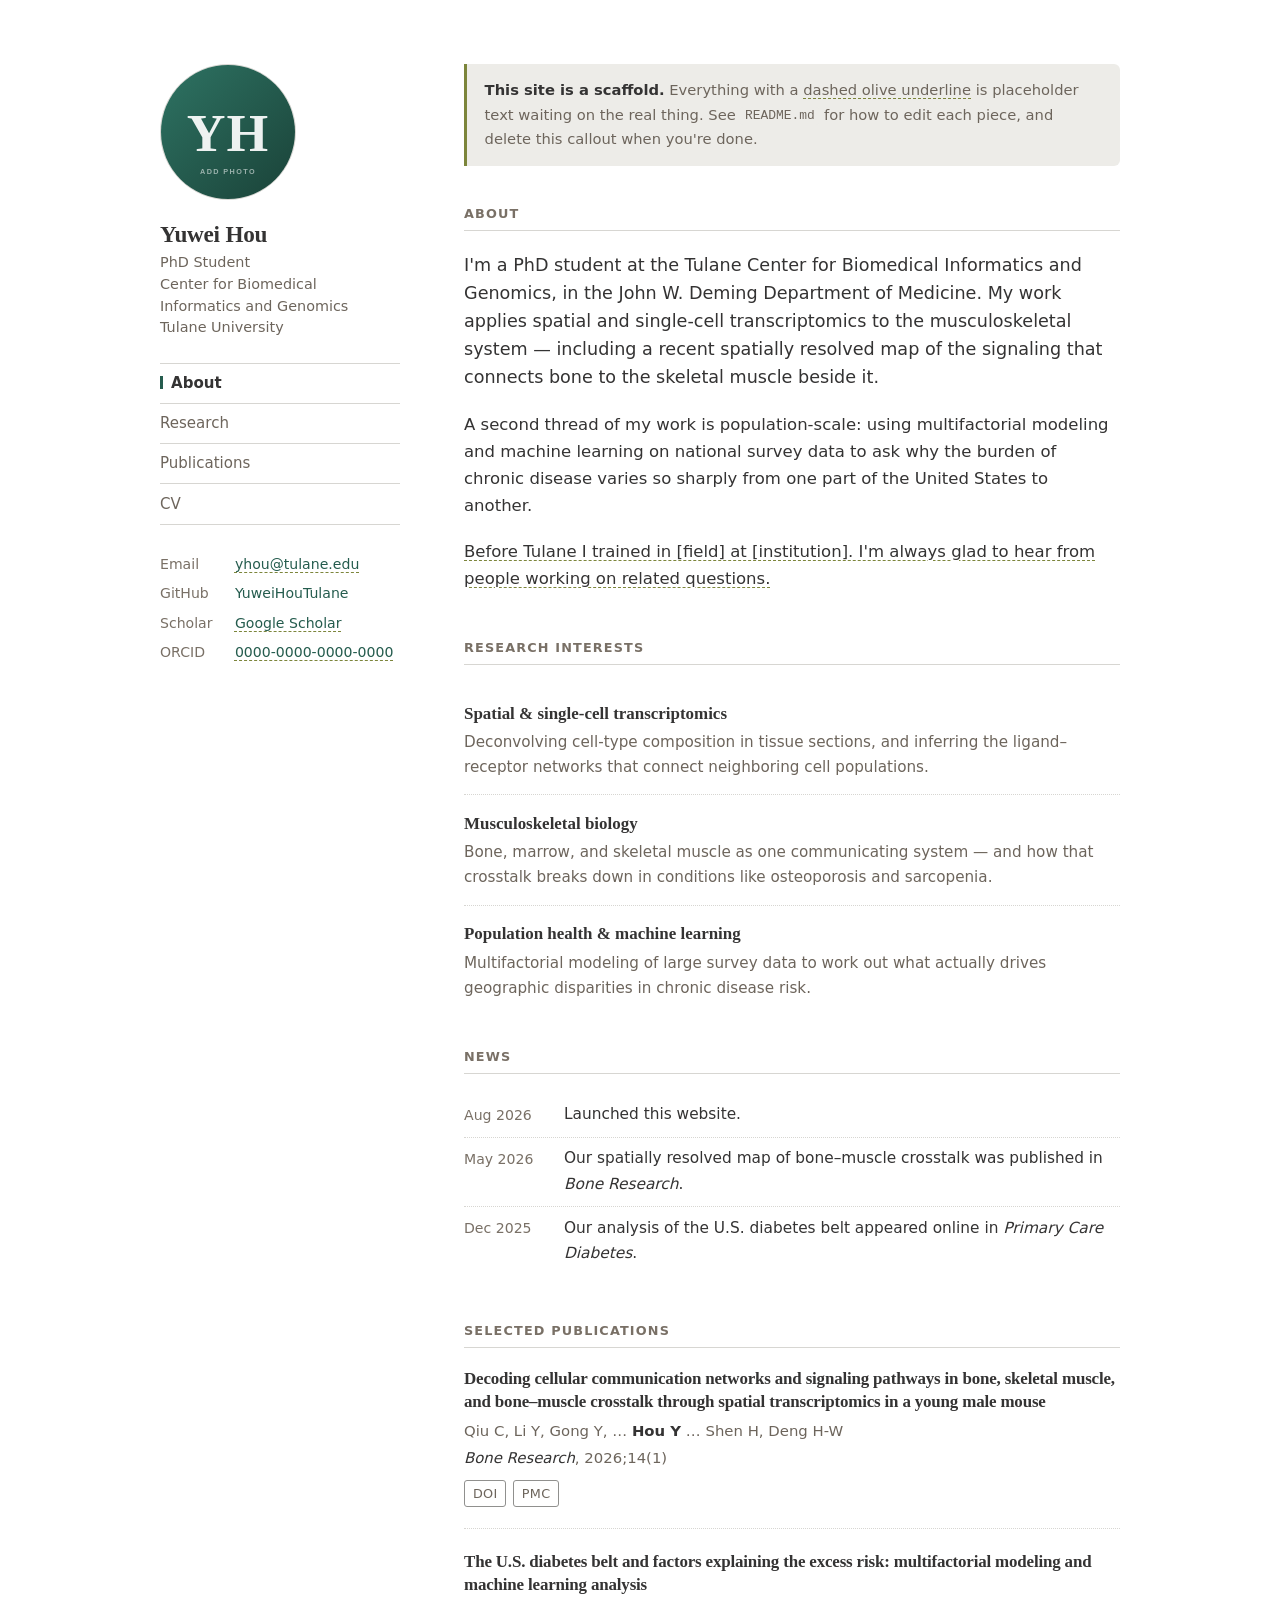
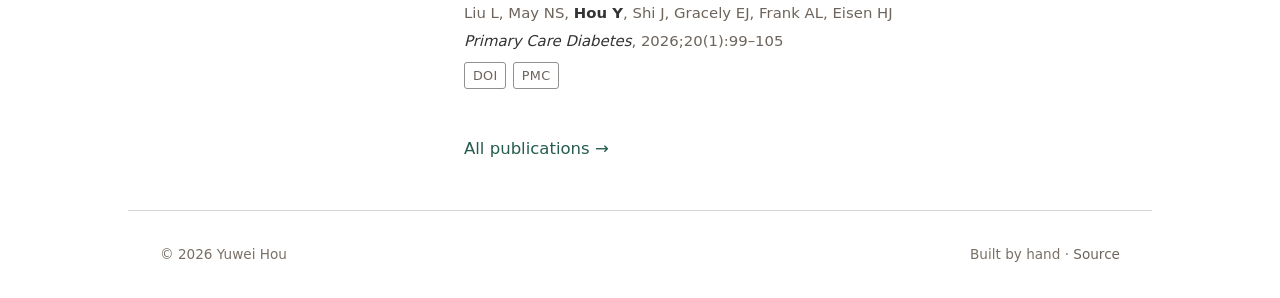
==== index.html @ 8a5cee84 "Write About section, research interests and news; hide empty sections Replace the scaffold's invente" ====
<!DOCTYPE html>
<html lang="en">
<head>
<meta charset="utf-8">
<meta name="viewport" content="width=device-width, initial-scale=1">
<title>Yuwei Hou</title>
<meta name="description" content="Yuwei Hou — biomedical informatics researcher at Tulane University. Research, publications, and CV.">
<meta name="author" content="Yuwei Hou">

<!-- Link previews (Twitter/X, Slack, LinkedIn, iMessage) -->
<meta property="og:type" content="profile">
<meta property="og:title" content="Yuwei Hou">
<meta property="og:description" content="Biomedical informatics researcher at Tulane University.">
<meta property="og:url" content="https://yuweihoutulane.github.io/">
<meta property="og:image" content="https://yuweihoutulane.github.io/assets/img/profile.svg">
<meta name="twitter:card" content="summary">

<link rel="canonical" href="https://yuweihoutulane.github.io/">
<link rel="icon" href="assets/img/profile.svg">
<link rel="stylesheet" href="assets/css/main.css">
</head>
<body>
<a class="skip-link" href="#main">Skip to content</a>

<div class="layout">

  <!-- ====================================================================
       SIDEBAR — this block is repeated on every page. If you change it
       here, change it in publications.html, research.html, cv.html and
       404.html too. Only the aria-current="page" attribute differs.
       ==================================================================== -->
  <header class="sidebar">
    <img class="sidebar__photo" src="assets/img/profile.svg" alt="Yuwei Hou" width="136" height="136">

    <h1 class="sidebar__name"><a href="index.html">Yuwei Hou</a></h1>
    <p class="sidebar__role">
      <span>PhD Student</span>
      <span>Center for Biomedical Informatics and Genomics</span>
      <span>Tulane University</span>
    </p>

    <nav aria-label="Main">
      <ul class="nav">
        <li><a href="index.html" aria-current="page">About</a></li>
        <li><a href="research.html">Research</a></li>
        <li><a href="publications.html">Publications</a></li>
        <li><a href="cv.html">CV</a></li>
      </ul>
    </nav>

    <ul class="links">
      <li><span class="links__label">Email</span> <a href="mailto:yhou@tulane.edu" class="ph" title="Placeholder — replace with your real address">yhou@tulane.edu</a></li>
      <li><span class="links__label">GitHub</span> <a href="https://github.com/YuweiHouTulane">YuweiHouTulane</a></li>
      <li><span class="links__label">Scholar</span> <a href="#" class="ph" title="Placeholder — paste your Google Scholar profile URL">Google Scholar</a></li>
      <li><span class="links__label">ORCID</span> <a href="#" class="ph" title="Placeholder — paste your ORCID iD URL">0000-0000-0000-0000</a></li>
    </ul>
  </header>

  <!-- ==================================================================== -->
  <main class="content" id="main">

    <div class="callout">
      <strong>This site is a scaffold.</strong> Everything with a
      <span class="ph">dashed olive underline</span> is placeholder text
      waiting on the real thing. See <code>README.md</code> for how to edit
      each piece, and delete this callout when you're done.
    </div>

    <section class="section">
      <h2 class="section__title">About</h2>
      <p class="lead">
        I'm a PhD student at the Tulane Center for Biomedical Informatics and
        Genomics, in the John W. Deming Department of Medicine. My work applies
        spatial and single-cell transcriptomics to the musculoskeletal system
        &mdash; including a recent spatially resolved map of the signaling that
        connects bone to the skeletal muscle beside it.
      </p>
      <p>
        A second thread of my work is population-scale: using multifactorial
        modeling and machine learning on national survey data to ask why the
        burden of chronic disease varies so sharply from one part of the United
        States to another.
      </p>
      <p>
        <span class="ph" title="Placeholder — add your training background before Tulane, and what you'd like to hear about">Before
        Tulane I trained in [field] at [institution]. I'm always glad to hear
        from people working on related questions.</span>
      </p>
    </section>

    <section class="section">
      <h2 class="section__title">Research interests</h2>
      <ul class="interests">
        <li>
          <strong>Spatial &amp; single-cell transcriptomics</strong>
          <span>Deconvolving cell-type composition in tissue sections, and
          inferring the ligand&ndash;receptor networks that connect neighboring
          cell populations.</span>
        </li>
        <li>
          <strong>Musculoskeletal biology</strong>
          <span>Bone, marrow, and skeletal muscle as one communicating system
          &mdash; and how that crosstalk breaks down in conditions like
          osteoporosis and sarcopenia.</span>
        </li>
        <li>
          <strong>Population health &amp; machine learning</strong>
          <span>Multifactorial modeling of large survey data to work out what
          actually drives geographic disparities in chronic disease risk.</span>
        </li>
      </ul>
    </section>

    <section class="section">
      <h2 class="section__title">News</h2>
      <!-- Newest first. Add a new <li> at the top; drop old ones off the bottom. -->
      <ul class="news">
        <li>
          <time datetime="2026-08">Aug 2026</time>
          <span>Launched this website.</span>
        </li>
        <li>
          <time datetime="2026-05">May 2026</time>
          <span>Our spatially resolved map of bone&ndash;muscle crosstalk was
          published in <em>Bone Research</em>.</span>
        </li>
        <li>
          <time datetime="2025-12">Dec 2025</time>
          <span>Our analysis of the U.S. diabetes belt appeared online in
          <em>Primary Care Diabetes</em>.</span>
        </li>
      </ul>
    </section>

    <section class="section">
      <h2 class="section__title">Selected publications</h2>
      <ul class="pubs">
        <li class="pub">
          <h3 class="pub__title">
            Decoding cellular communication networks and signaling pathways in
            bone, skeletal muscle, and bone&ndash;muscle crosstalk through
            spatial transcriptomics in a young male mouse
          </h3>
          <p class="pub__authors">
            Qiu C, Li Y, Gong Y, &hellip; <span class="me">Hou Y</span> &hellip;
            Shen H, Deng H-W
          </p>
          <p class="pub__venue">
            <em>Bone Research</em>, 2026;14(1)
          </p>
          <p class="pub__links">
            <a href="https://doi.org/10.1038/s41413-026-00520-w">DOI</a>
            <a href="https://pmc.ncbi.nlm.nih.gov/articles/PMC13187134/">PMC</a>
          </p>
        </li>
        <li class="pub">
          <h3 class="pub__title">
            The U.S. diabetes belt and factors explaining the excess risk:
            multifactorial modeling and machine learning analysis
          </h3>
          <p class="pub__authors">
            Liu L, May NS, <span class="me">Hou Y</span>, Shi J, Gracely EJ,
            Frank AL, Eisen HJ
          </p>
          <p class="pub__venue">
            <em>Primary Care Diabetes</em>, 2026;20(1):99&ndash;105
          </p>
          <p class="pub__links">
            <a href="https://doi.org/10.1016/j.pcd.2025.12.001">DOI</a>
            <a href="https://pmc.ncbi.nlm.nih.gov/articles/PMC13410521/">PMC</a>
          </p>
        </li>
      </ul>
      <p style="margin-top:1.5rem"><a href="publications.html">All publications &rarr;</a></p>
    </section>

  </main>
</div>

<footer class="footer">
  <span>&copy; 2026 Yuwei Hou</span>
  <span>Built by hand &middot; <a href="https://github.com/YuweiHouTulane/YuweiHouTulane.github.io">Source</a></span>
</footer>

</body>
</html>
---- assets/css/main.css ----
/* ==========================================================================
   Yuwei Hou — personal academic site
   Single stylesheet, no dependencies, no build step.

   Structure:
     1. Tokens (colors, type, spacing)
     2. Reset & base
     3. Layout (sidebar + content)
     4. Sidebar
     5. Content blocks (sections, news, publications, CV)
     6. Placeholders
     7. Footer
     8. Responsive
   ========================================================================== */

/* 1. Tokens ------------------------------------------------------------- */

/* Colors follow the Tulane University Brand Guide (August 2024).
   Brand colors are used at their published values; anything derived is
   noted, and every text pairing below meets WCAG AA (4.5:1 for body text,
   3:1 for borders and the placeholder marker).

     Tulane Green  PMS 626        #255C4E
     Tulane White  PMS 7541       #FFFFFF
     Tulane Blue   PMS 297        #6FC5E8
     Lichen  #E7F2E0   Moss     #9BA64A   Streetcar #688C3E
     Midnight #001B3F  Bayou    #138094   Street Tile #B9D7E8
     Magnolia #F0EBDB  Moon     #EDECE8   Coffee #797066
     Basin   #343333                                          */

:root {
  /* Light theme — the brand's green-and-white core */
  --bg: #ffffff;              /* Tulane White */
  --bg-subtle: #edece8;       /* Moon */
  --text: #343333;            /* Basin */
  --text-muted: #6d655c;      /* Coffee, darkened 10% to clear AA on Moon */
  --text-faint: #797066;      /* Coffee */
  --border: #d7d6d2;          /* Moon toward Basin */
  --border-strong: #90908e;   /* Moon toward Basin, 3:1 for chip outlines */
  --accent: #255c4e;          /* Tulane Green */
  --accent-hover: #16372e;    /* Tulane Green, darkened */
  --accent-soft: #e7f2e0;     /* Lichen */
  --on-accent: #ffffff;       /* text sitting on --accent */
  --highlight: #7c853b;       /* Moss, darkened 20% — placeholder marker */

  /* Type — Tulane Brand Guide (August 2024), in the priority it specifies:
     print fonts first, then the desktop substitutes, then the web-safe
     ones.

       Print    Adobe Caslon Pro (serif) · Freight Sans Pro (sans)
       Desktop  Baskerville · Source Code Variable
       Web safe Georgia · Verdana

     Adobe Caslon Pro and Freight Sans Pro are licensed fonts. They are
     named first so anyone who has them installed — the guide offers them
     to Tulane email holders — sees the real thing, but they are NOT
     self-hosted here: redistributing them from a public site is not
     permitted by their licence. Everyone else falls through to the
     brand's own designated substitutes, which is exactly how the guide
     intends the tiers to work.

     Consequence worth knowing: most visitors will see Georgia headings
     and Verdana body text. Both are wider than the previous stack.

     Source Code Variable is monospace, so it sits in --font-mono rather
     than in the body stack where it would be wrong for running text. */
  --font-sans: "Freight Sans Pro", "FreightSans Pro", FreightSansPro,
    Verdana, Geneva, "DejaVu Sans", sans-serif;
  --font-serif: "Adobe Caslon Pro", ACaslonPro, Baskerville,
    "Baskerville Old Face", Georgia, serif;
  --font-mono: "Source Code Variable", "Source Code Pro", ui-monospace,
    SFMono-Regular, Menlo, Consolas, "Liberation Mono", monospace;

  /* Spacing / metrics */
  --sidebar-w: 15rem;
  --content-max: 42rem;
  --gap: 4rem;
  --radius: 6px;
}

/* Dark theme — black page, with the brand palette carried in the text,
   accent and surfaces rather than the background. Tulane Green stays the
   identity color in both modes; it's relit in HSL (hue and saturation
   preserved) instead of tinted with white, which would grey it out. */
@media (prefers-color-scheme: dark) {
  :root {
    --bg: #000000;
    --bg-subtle: #171717;     /* Basin, darkened — a slight lift for cards */
    --text: #edece8;          /* Moon */
    --text-muted: #9c958d;    /* Coffee, lightened toward Moon */
    --text-faint: #837c74;    /* Coffee, lightened slightly */
    --border: #2a2a2a;
    --border-strong: #6b6b6b; /* 3:1 on black for chip outlines */
    --accent: #49b69a;        /* Tulane Green at L=50% */
    --accent-hover: #66c2aa;  /* Tulane Green at L=58% */
    --accent-soft: #0a1a16;   /* Tulane Green, darkened */
    --on-accent: #000000;     /* white on light green fails AA */
    --highlight: #c3ce7a;     /* Moss, lightened — placeholder marker */
  }
}

/* 2. Reset & base ------------------------------------------------------- */

*,
*::before,
*::after {
  box-sizing: border-box;
}

html {
  -webkit-text-size-adjust: 100%;
  scroll-behavior: smooth;
}

@media (prefers-reduced-motion: reduce) {
  html {
    scroll-behavior: auto;
  }

  *,
  *::before,
  *::after {
    animation-duration: 0.01ms !important;
    transition-duration: 0.01ms !important;
  }
}

body {
  margin: 0;
  background: var(--bg);
  color: var(--text);
  font-family: var(--font-sans);
  font-size: 16.5px;
  line-height: 1.65;
  -webkit-font-smoothing: antialiased;
  text-rendering: optimizeLegibility;
}

h1,
h2,
h3,
h4 {
  font-family: var(--font-serif);
  font-weight: 600;
  line-height: 1.25;
  margin: 0 0 0.5em;
  letter-spacing: -0.01em;
}

p {
  margin: 0 0 1.1em;
}

p:last-child {
  margin-bottom: 0;
}

a {
  color: var(--accent);
  text-decoration: none;
  border-bottom: 1px solid transparent;
  transition: color 0.15s ease, border-color 0.15s ease;
}

a:hover {
  color: var(--accent-hover);
  border-bottom-color: currentColor;
}

a:focus-visible,
button:focus-visible {
  outline: 2px solid var(--accent);
  outline-offset: 2px;
  border-radius: 2px;
}

img {
  max-width: 100%;
  height: auto;
}

code {
  font-family: var(--font-mono);
  font-size: 0.88em;
  background: var(--bg-subtle);
  padding: 0.1em 0.35em;
  border-radius: 3px;
}

hr {
  border: 0;
  border-top: 1px solid var(--border);
  margin: 2.5rem 0;
}

.skip-link {
  position: absolute;
  left: -9999px;
  top: 0;
  z-index: 100;
  padding: 0.6rem 1rem;
  background: var(--accent);
  color: var(--on-accent);
  border-radius: 0 0 var(--radius) 0;
}

.skip-link:focus {
  left: 0;
}

/* 3. Layout ------------------------------------------------------------- */

.layout {
  display: grid;
  grid-template-columns: var(--sidebar-w) minmax(0, 1fr);
  gap: var(--gap);
  max-width: 64rem;
  margin: 0 auto;
  padding: 4rem 2rem 3rem;
}

.content {
  min-width: 0;
  max-width: var(--content-max);
}

/* 4. Sidebar ------------------------------------------------------------ */

.sidebar {
  position: sticky;
  top: 4rem;
  align-self: start;
}

.sidebar__photo {
  width: 8.5rem;
  height: 8.5rem;
  border-radius: 50%;
  object-fit: cover;
  display: block;
  margin-bottom: 1.25rem;
  background: var(--bg-subtle);
  border: 1px solid var(--border);
}

/* An <h1> on the homepage (where the name *is* the page title) and a plain
   <p> on subpages (where the page title takes the h1). Styled standalone so
   it looks identical either way. */
.sidebar__name {
  font-family: var(--font-serif);
  font-weight: 600;
  line-height: 1.25;
  letter-spacing: -0.01em;
  font-size: 1.45rem;
  margin: 0 0 0.15em;
}

.sidebar__name a {
  color: inherit;
  border: 0;
}

.sidebar__name a:hover {
  color: var(--accent);
}

.sidebar__role {
  font-size: 0.9rem;
  color: var(--text-muted);
  line-height: 1.5;
  margin-bottom: 1.5rem;
}

.sidebar__role span {
  display: block;
}

.nav {
  margin: 0 0 1.75rem;
  padding: 0;
  list-style: none;
  border-top: 1px solid var(--border);
}

.nav li {
  border-bottom: 1px solid var(--border);
}

.nav a {
  display: block;
  padding: 0.45rem 0;
  font-size: 0.94rem;
  color: var(--text-muted);
  border: 0;
}

.nav a:hover {
  color: var(--accent);
}

.nav a[aria-current="page"] {
  color: var(--text);
  font-weight: 600;
}

.nav a[aria-current="page"]::before {
  content: "";
  display: inline-block;
  width: 3px;
  height: 0.85em;
  background: var(--accent);
  margin-right: 0.5rem;
  vertical-align: -0.05em;
}

.links {
  margin: 0;
  padding: 0;
  list-style: none;
  font-size: 0.88rem;
}

.links li {
  margin-bottom: 0.4rem;
  color: var(--text-muted);
  overflow-wrap: anywhere;
}

.links__label {
  display: inline-block;
  min-width: 4.4rem;
  color: var(--text-faint);
}

/* 5. Content blocks ----------------------------------------------------- */

.page-title {
  font-size: 2rem;
  margin-bottom: 0.35em;
}

.page-intro {
  color: var(--text-muted);
  font-size: 1.02rem;
  margin-bottom: 2.5rem;
}

.section {
  margin-bottom: 3rem;
}

.section:last-child {
  margin-bottom: 0;
}

.section__title {
  font-size: 0.8rem;
  font-family: var(--font-sans);
  font-weight: 700;
  text-transform: uppercase;
  letter-spacing: 0.09em;
  color: var(--text-faint);
  padding-bottom: 0.5rem;
  margin-bottom: 1.25rem;
  border-bottom: 1px solid var(--border);
}

.lead {
  font-size: 1.1rem;
  line-height: 1.6;
}

/* Research interest list */
.interests {
  margin: 0;
  padding: 0;
  list-style: none;
}

.interests li {
  padding: 0.9rem 0;
  border-bottom: 1px dotted var(--border);
}

.interests li:last-child {
  border-bottom: 0;
  padding-bottom: 0;
}

.interests strong {
  display: block;
  font-family: var(--font-serif);
  font-size: 1.06rem;
  font-weight: 600;
  margin-bottom: 0.15rem;
}

.interests span {
  display: block;
  color: var(--text-muted);
  font-size: 0.95rem;
}

/* News */
.news {
  margin: 0;
  padding: 0;
  list-style: none;
  font-size: 0.96rem;
}

.news li {
  display: grid;
  grid-template-columns: 5.5rem minmax(0, 1fr);
  gap: 0.75rem;
  padding: 0.55rem 0;
  border-bottom: 1px dotted var(--border);
}

.news li:last-child {
  border-bottom: 0;
}

.news time {
  color: var(--text-faint);
  font-variant-numeric: tabular-nums;
  font-size: 0.88rem;
  padding-top: 0.12em;
}

/* Publications */
.pub-year {
  font-family: var(--font-sans);
  font-size: 0.78rem;
  font-weight: 700;
  letter-spacing: 0.1em;
  color: var(--text-faint);
  margin: 2.25rem 0 1rem;
}

.pub-year:first-of-type {
  margin-top: 0;
}

.pubs {
  margin: 0;
  padding: 0;
  list-style: none;
}

.pub {
  padding: 0 0 1.35rem;
  margin-bottom: 1.35rem;
  border-bottom: 1px dotted var(--border);
}

.pub:last-child {
  border-bottom: 0;
  margin-bottom: 0;
}

.pub__title {
  font-family: var(--font-serif);
  font-size: 1.06rem;
  font-weight: 600;
  line-height: 1.35;
  margin: 0 0 0.3rem;
}

.pub__authors {
  font-size: 0.93rem;
  color: var(--text-muted);
  margin: 0 0 0.2rem;
}

.pub__authors .me {
  color: var(--text);
  font-weight: 600;
}

.pub__venue {
  font-size: 0.93rem;
  color: var(--text-muted);
  margin: 0 0 0.55rem;
}

.pub__venue em {
  color: var(--text);
}

.pub__links {
  display: flex;
  flex-wrap: wrap;
  gap: 0.4rem;
  font-size: 0.8rem;
}

.pub__links a {
  display: inline-block;
  padding: 0.12rem 0.5rem;
  border: 1px solid var(--border-strong);
  border-radius: 3px;
  color: var(--text-muted);
  letter-spacing: 0.02em;
}

.pub__links a:hover {
  background: var(--accent-soft);
  border-color: var(--accent);
  color: var(--accent);
}

.tag {
  display: inline-block;
  font-size: 0.72rem;
  font-weight: 700;
  letter-spacing: 0.06em;
  text-transform: uppercase;
  padding: 0.1rem 0.4rem;
  border-radius: 3px;
  background: var(--accent-soft);
  color: var(--accent);
  vertical-align: 0.1em;
  margin-left: 0.35rem;
}

/* CV entries */
.cv {
  margin: 0;
  padding: 0;
  list-style: none;
}

.cv > li {
  display: grid;
  grid-template-columns: 7.5rem minmax(0, 1fr);
  gap: 1.25rem;
  padding: 0.85rem 0;
  border-bottom: 1px dotted var(--border);
}

.cv > li:last-child {
  border-bottom: 0;
}

.cv__when {
  color: var(--text-faint);
  font-size: 0.87rem;
  font-variant-numeric: tabular-nums;
  padding-top: 0.15em;
}

.cv__what strong {
  display: block;
  font-family: var(--font-serif);
  font-size: 1.03rem;
  font-weight: 600;
}

.cv__where {
  display: block;
  color: var(--text-muted);
  font-size: 0.93rem;
}

.cv__note {
  display: block;
  color: var(--text-muted);
  font-size: 0.92rem;
  margin-top: 0.2rem;
}

/* Skill groups */
.skills {
  margin: 0;
  padding: 0;
}

.skills dt {
  font-weight: 600;
  font-size: 0.93rem;
  margin-top: 1rem;
}

.skills dt:first-child {
  margin-top: 0;
}

.skills dd {
  margin: 0.15rem 0 0;
  color: var(--text-muted);
  font-size: 0.93rem;
}

/* Project cards */
.projects {
  margin: 0;
  padding: 0;
  list-style: none;
  display: grid;
  gap: 1.25rem;
}

.project {
  padding: 1.25rem 1.4rem;
  background: var(--bg-subtle);
  border: 1px solid var(--border);
  border-radius: var(--radius);
}

.project h3 {
  font-size: 1.08rem;
  margin-bottom: 0.35rem;
}

.project p {
  font-size: 0.95rem;
  color: var(--text-muted);
  margin-bottom: 0.7rem;
}

/* --text-muted, not --text-faint: this sits on --bg-subtle, where the
   fainter grey would drop below AA. */
.project__meta {
  font-size: 0.82rem;
  color: var(--text-muted);
}

/* Callout used for the "site is a work in progress" note */
.callout {
  padding: 0.9rem 1.1rem;
  border-left: 3px solid var(--highlight);
  background: var(--bg-subtle);
  border-radius: 0 var(--radius) var(--radius) 0;
  font-size: 0.92rem;
  color: var(--text-muted);
  margin-bottom: 2.5rem;
}

.callout strong {
  color: var(--text);
}

/* 6. Placeholders ------------------------------------------------------- */

/* Wrap any text you still need to replace in <span class="ph">…</span>
   so unfinished content is impossible to miss. Delete the class (or the
   whole span) once the real text is in.

   Uses text-decoration rather than a border or background so the marker
   tracks the text itself — a .ph on a block-level element underlines its
   words, not the full width of its column. */
.ph {
  text-decoration: underline dashed var(--highlight);
  text-decoration-thickness: 1px;
  text-underline-offset: 3px;
  cursor: help;
}

a.ph:hover {
  border-bottom-color: transparent;
}

/* 7. Footer ------------------------------------------------------------- */

.footer {
  max-width: 64rem;
  margin: 0 auto;
  padding: 2rem;
  border-top: 1px solid var(--border);
  color: var(--text-faint);
  font-size: 0.85rem;
  display: flex;
  flex-wrap: wrap;
  gap: 0.5rem 1.5rem;
  justify-content: space-between;
}

.footer a {
  color: var(--text-muted);
}

/* 8. Responsive --------------------------------------------------------- */

@media (max-width: 56rem) {
  .layout {
    grid-template-columns: minmax(0, 1fr);
    gap: 2.5rem;
    padding: 2.5rem 1.5rem 2rem;
  }

  .sidebar {
    position: static;
    display: grid;
    grid-template-columns: 5.5rem minmax(0, 1fr);
    gap: 0 1.25rem;
    align-items: start;
    padding-bottom: 1.75rem;
    border-bottom: 1px solid var(--border);
  }

  .sidebar__photo {
    width: 5.5rem;
    height: 5.5rem;
    margin-bottom: 0;
    grid-row: span 2;
  }

  .sidebar__name {
    font-size: 1.35rem;
  }

  .sidebar__role {
    margin-bottom: 1.1rem;
  }

  /* The grid children are the <nav> wrapper and the .links list — not the
     .nav <ul> nested inside <nav>. Spanning the wrong element leaves the nav
     stuck in the 5.5rem photo column. */
  .sidebar > nav,
  .links {
    grid-column: 1 / -1;
  }

  .nav {
    display: flex;
    flex-wrap: wrap;
    gap: 0 1.25rem;
    border-top: 0;
    margin-bottom: 1.1rem;
  }

  .nav li {
    border-bottom: 0;
  }

  .nav a {
    padding: 0.2rem 0;
  }

  .nav a[aria-current="page"]::before {
    display: none;
  }

  .page-title {
    font-size: 1.7rem;
  }

  .news li,
  .cv > li {
    grid-template-columns: minmax(0, 1fr);
    gap: 0.15rem;
  }

  .footer {
    padding: 1.5rem;
  }
}

@media print {
  .sidebar,
  .footer,
  .callout,
  .skip-link {
    display: none;
  }

  .layout {
    display: block;
    padding: 0;
  }

  body {
    font-size: 11pt;
  }

  a {
    color: inherit;
  }
}
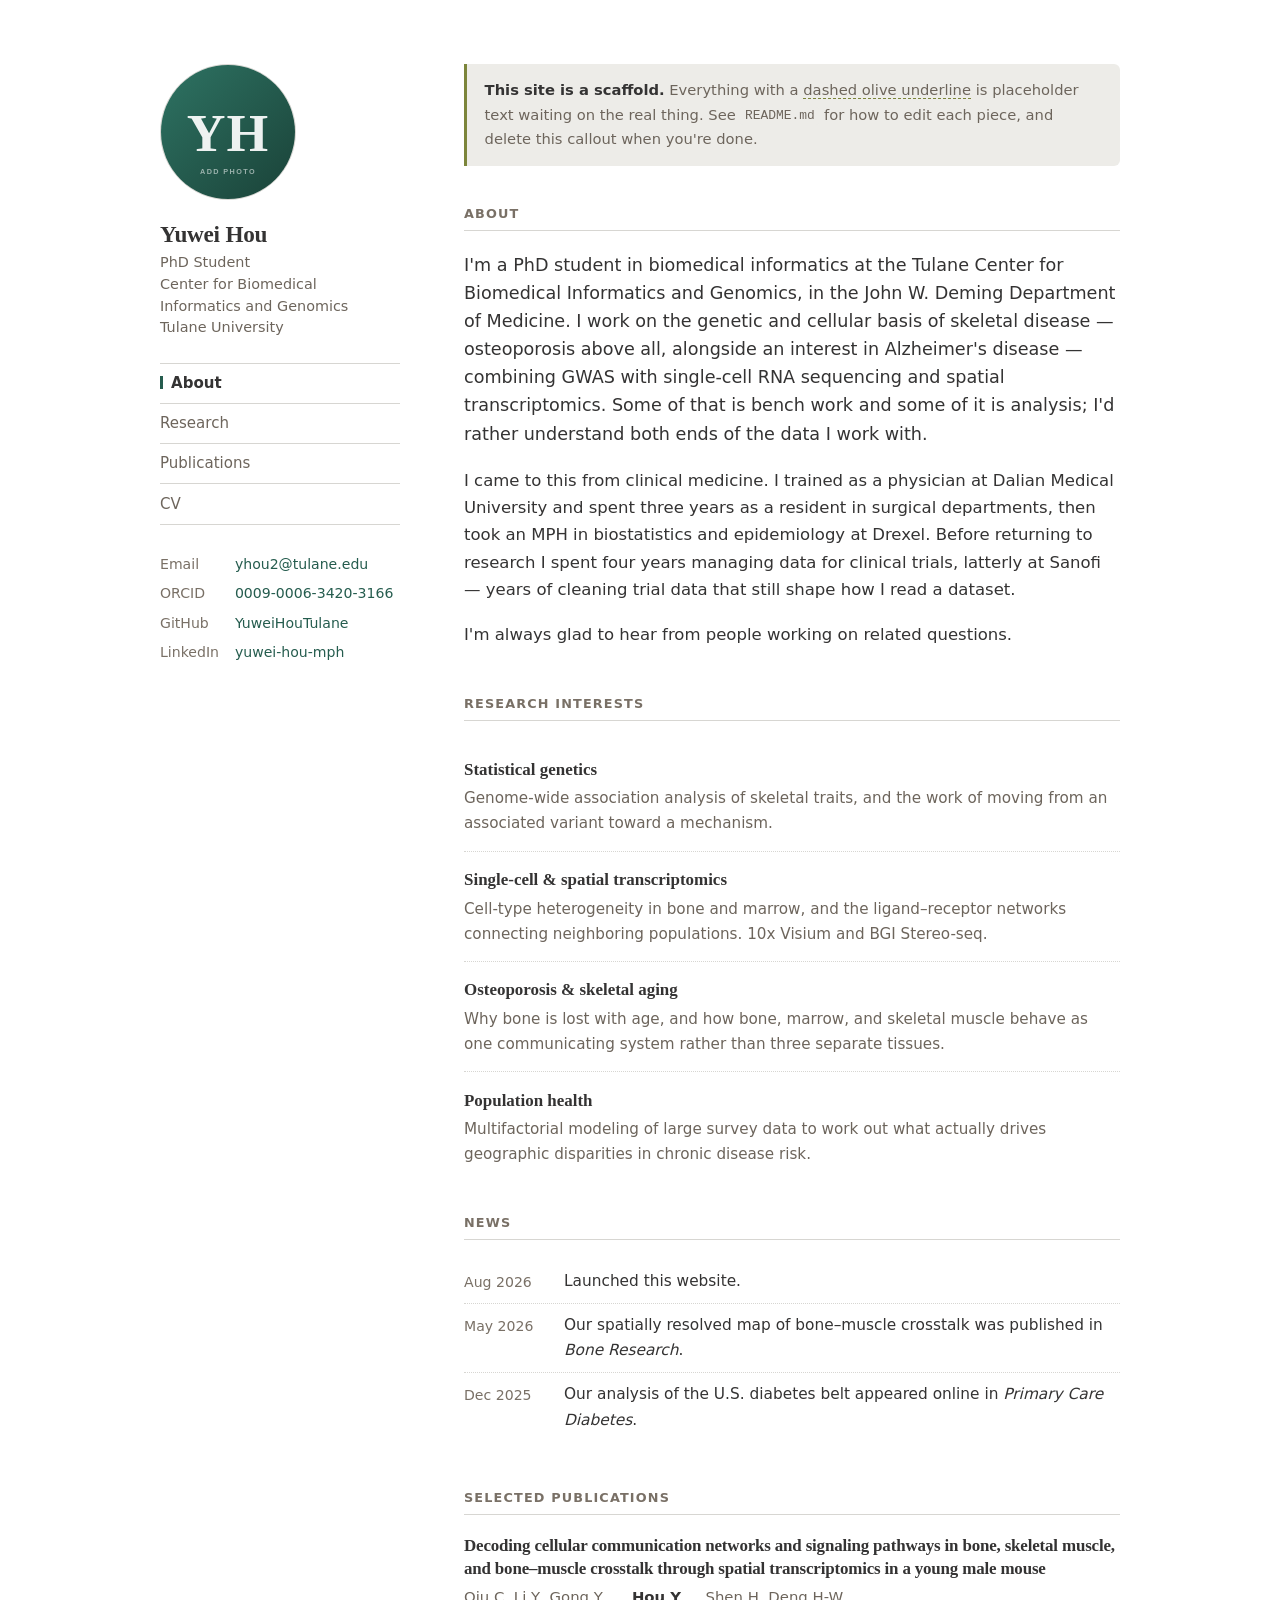
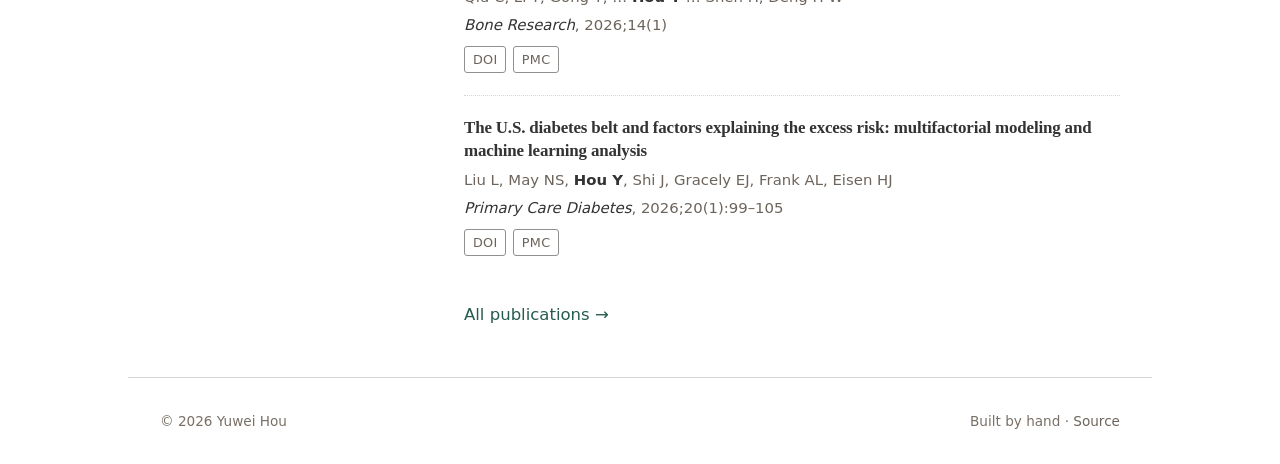
==== commit 27a5d6fe: "Fill in CV, contact links and bio from Yuwei's resume Education, research experience, clinical and i" ====
--- a/index.html
+++ b/index.html
@@ -49,10 +49,10 @@
     </nav>
 
     <ul class="links">
-      <li><span class="links__label">Email</span> <a href="mailto:yhou@tulane.edu" class="ph" title="Placeholder — replace with your real address">yhou@tulane.edu</a></li>
+      <li><span class="links__label">Email</span> <a href="mailto:yhou2@tulane.edu">yhou2@tulane.edu</a></li>
+      <li><span class="links__label">ORCID</span> <a href="https://orcid.org/0009-0006-3420-3166">0009-0006-3420-3166</a></li>
       <li><span class="links__label">GitHub</span> <a href="https://github.com/YuweiHouTulane">YuweiHouTulane</a></li>
-      <li><span class="links__label">Scholar</span> <a href="#" class="ph" title="Placeholder — paste your Google Scholar profile URL">Google Scholar</a></li>
-      <li><span class="links__label">ORCID</span> <a href="#" class="ph" title="Placeholder — paste your ORCID iD URL">0000-0000-0000-0000</a></li>
+      <li><span class="links__label">LinkedIn</span> <a href="https://www.linkedin.com/in/yuwei-hou-mph/">yuwei-hou-mph</a></li>
     </ul>
   </header>
 
@@ -69,22 +69,24 @@
     <section class="section">
       <h2 class="section__title">About</h2>
       <p class="lead">
-        I'm a PhD student at the Tulane Center for Biomedical Informatics and
-        Genomics, in the John W. Deming Department of Medicine. My work applies
-        spatial and single-cell transcriptomics to the musculoskeletal system
-        &mdash; including a recent spatially resolved map of the signaling that
-        connects bone to the skeletal muscle beside it.
+        I'm a PhD student in biomedical informatics at the Tulane Center for
+        Biomedical Informatics and Genomics, in the John W. Deming Department of
+        Medicine. I work on the genetic and cellular basis of skeletal disease
+        &mdash; osteoporosis above all, alongside an interest in Alzheimer's
+        disease &mdash; combining GWAS with single-cell RNA sequencing and
+        spatial transcriptomics. Some of that is bench work and some of it is
+        analysis; I'd rather understand both ends of the data I work with.
       </p>
       <p>
-        A second thread of my work is population-scale: using multifactorial
-        modeling and machine learning on national survey data to ask why the
-        burden of chronic disease varies so sharply from one part of the United
-        States to another.
+        I came to this from clinical medicine. I trained as a physician at
+        Dalian Medical University and spent three years as a resident in
+        surgical departments, then took an MPH in biostatistics and epidemiology
+        at Drexel. Before returning to research I spent four years managing data
+        for clinical trials, latterly at Sanofi &mdash; years of cleaning trial
+        data that still shape how I read a dataset.
       </p>
       <p>
-        <span class="ph" title="Placeholder — add your training background before Tulane, and what you'd like to hear about">Before
-        Tulane I trained in [field] at [institution]. I'm always glad to hear
-        from people working on related questions.</span>
+        I'm always glad to hear from people working on related questions.
       </p>
     </section>
 
@@ -92,19 +94,24 @@
       <h2 class="section__title">Research interests</h2>
       <ul class="interests">
         <li>
-          <strong>Spatial &amp; single-cell transcriptomics</strong>
-          <span>Deconvolving cell-type composition in tissue sections, and
-          inferring the ligand&ndash;receptor networks that connect neighboring
-          cell populations.</span>
+          <strong>Statistical genetics</strong>
+          <span>Genome-wide association analysis of skeletal traits, and the
+          work of moving from an associated variant toward a mechanism.</span>
         </li>
         <li>
-          <strong>Musculoskeletal biology</strong>
-          <span>Bone, marrow, and skeletal muscle as one communicating system
-          &mdash; and how that crosstalk breaks down in conditions like
-          osteoporosis and sarcopenia.</span>
+          <strong>Single-cell &amp; spatial transcriptomics</strong>
+          <span>Cell-type heterogeneity in bone and marrow, and the
+          ligand&ndash;receptor networks connecting neighboring populations.
+          10x Visium and BGI Stereo-seq.</span>
         </li>
         <li>
-          <strong>Population health &amp; machine learning</strong>
+          <strong>Osteoporosis &amp; skeletal aging</strong>
+          <span>Why bone is lost with age, and how bone, marrow, and skeletal
+          muscle behave as one communicating system rather than three separate
+          tissues.</span>
+        </li>
+        <li>
+          <strong>Population health</strong>
           <span>Multifactorial modeling of large survey data to work out what
           actually drives geographic disparities in chronic disease risk.</span>
         </li>
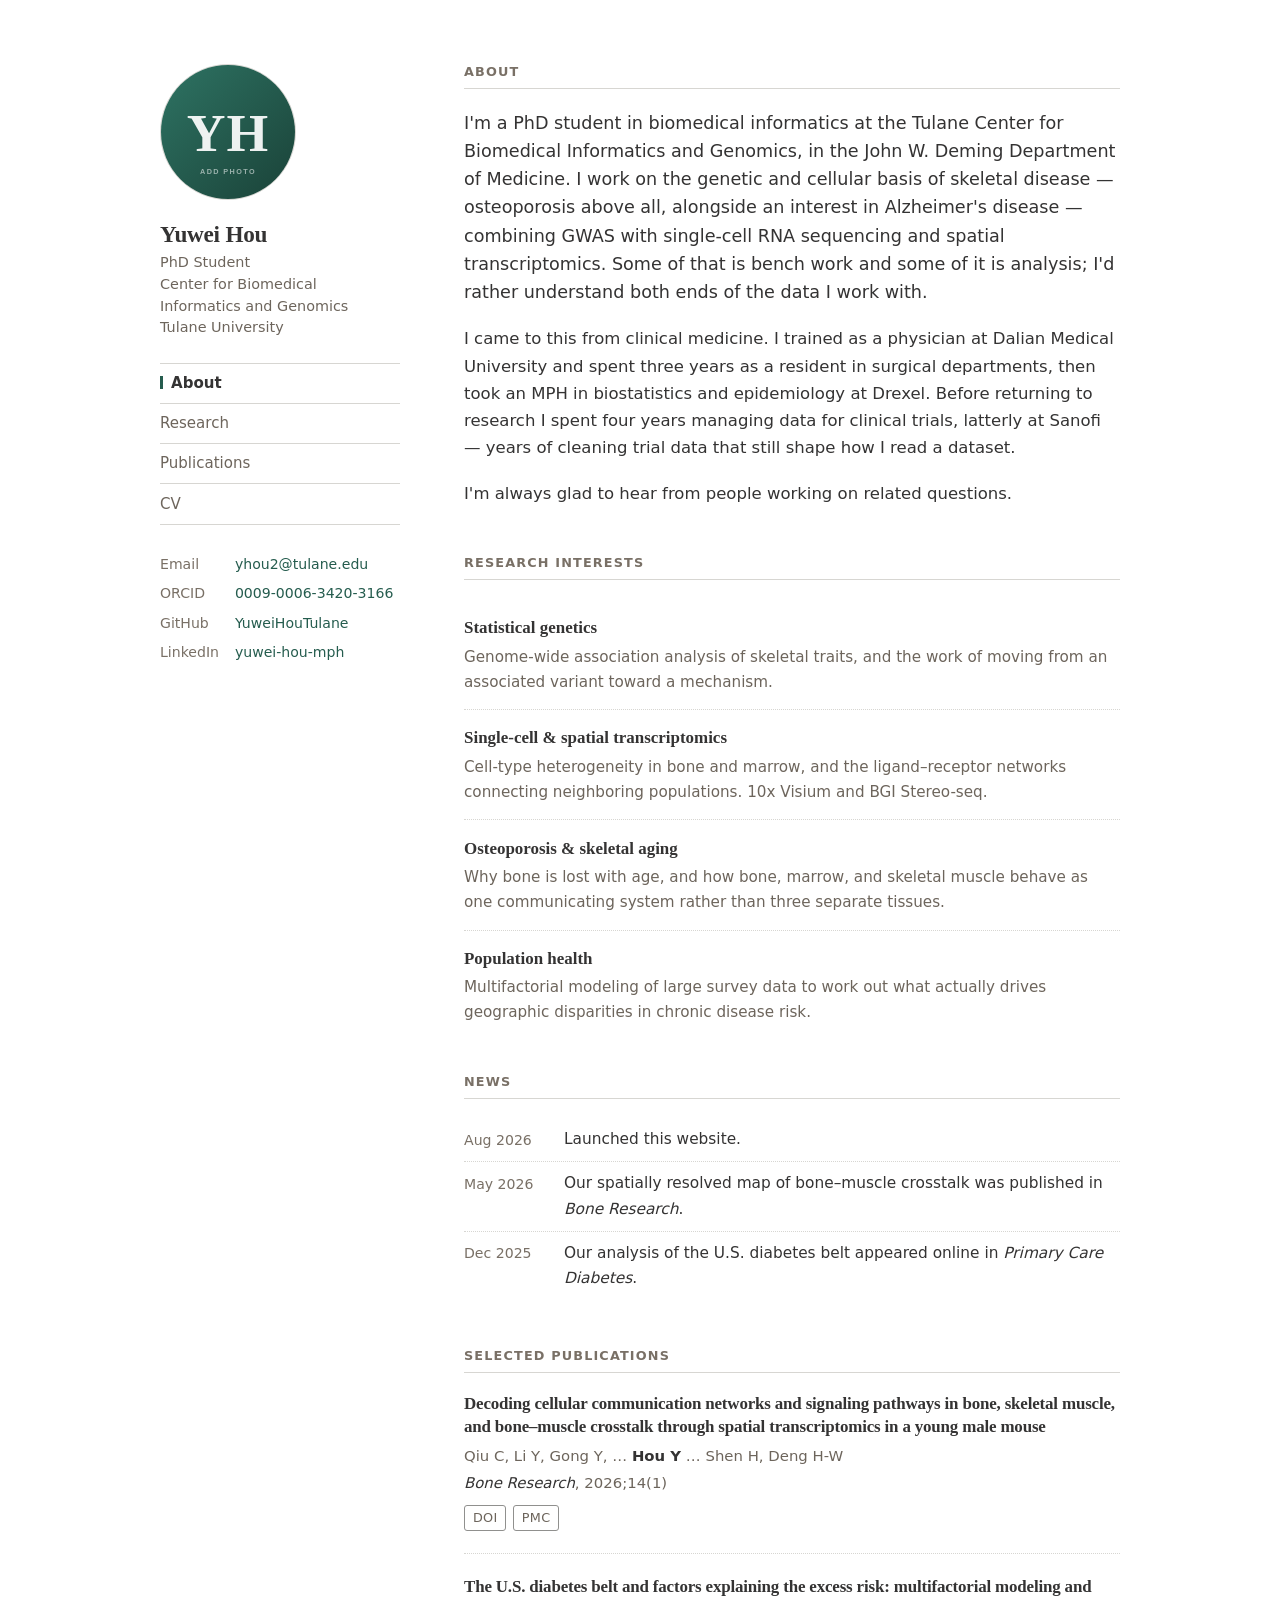
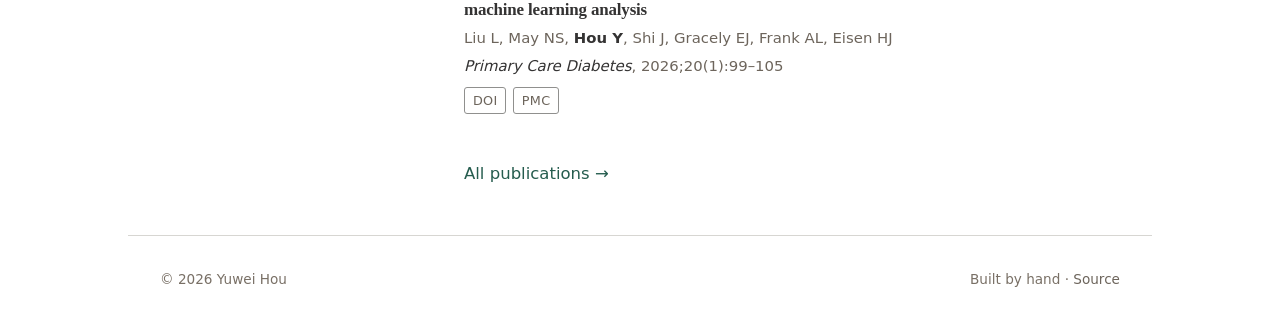
==== commit b73d9abf: "Write the research page from real projects; drop the scaffold notice Replace the three invented proj" ====
--- a/index.html
+++ b/index.html
@@ -58,13 +58,6 @@
 
   <!-- ==================================================================== -->
   <main class="content" id="main">
-
-    <div class="callout">
-      <strong>This site is a scaffold.</strong> Everything with a
-      <span class="ph">dashed olive underline</span> is placeholder text
-      waiting on the real thing. See <code>README.md</code> for how to edit
-      each piece, and delete this callout when you're done.
-    </div>
 
     <section class="section">
       <h2 class="section__title">About</h2>
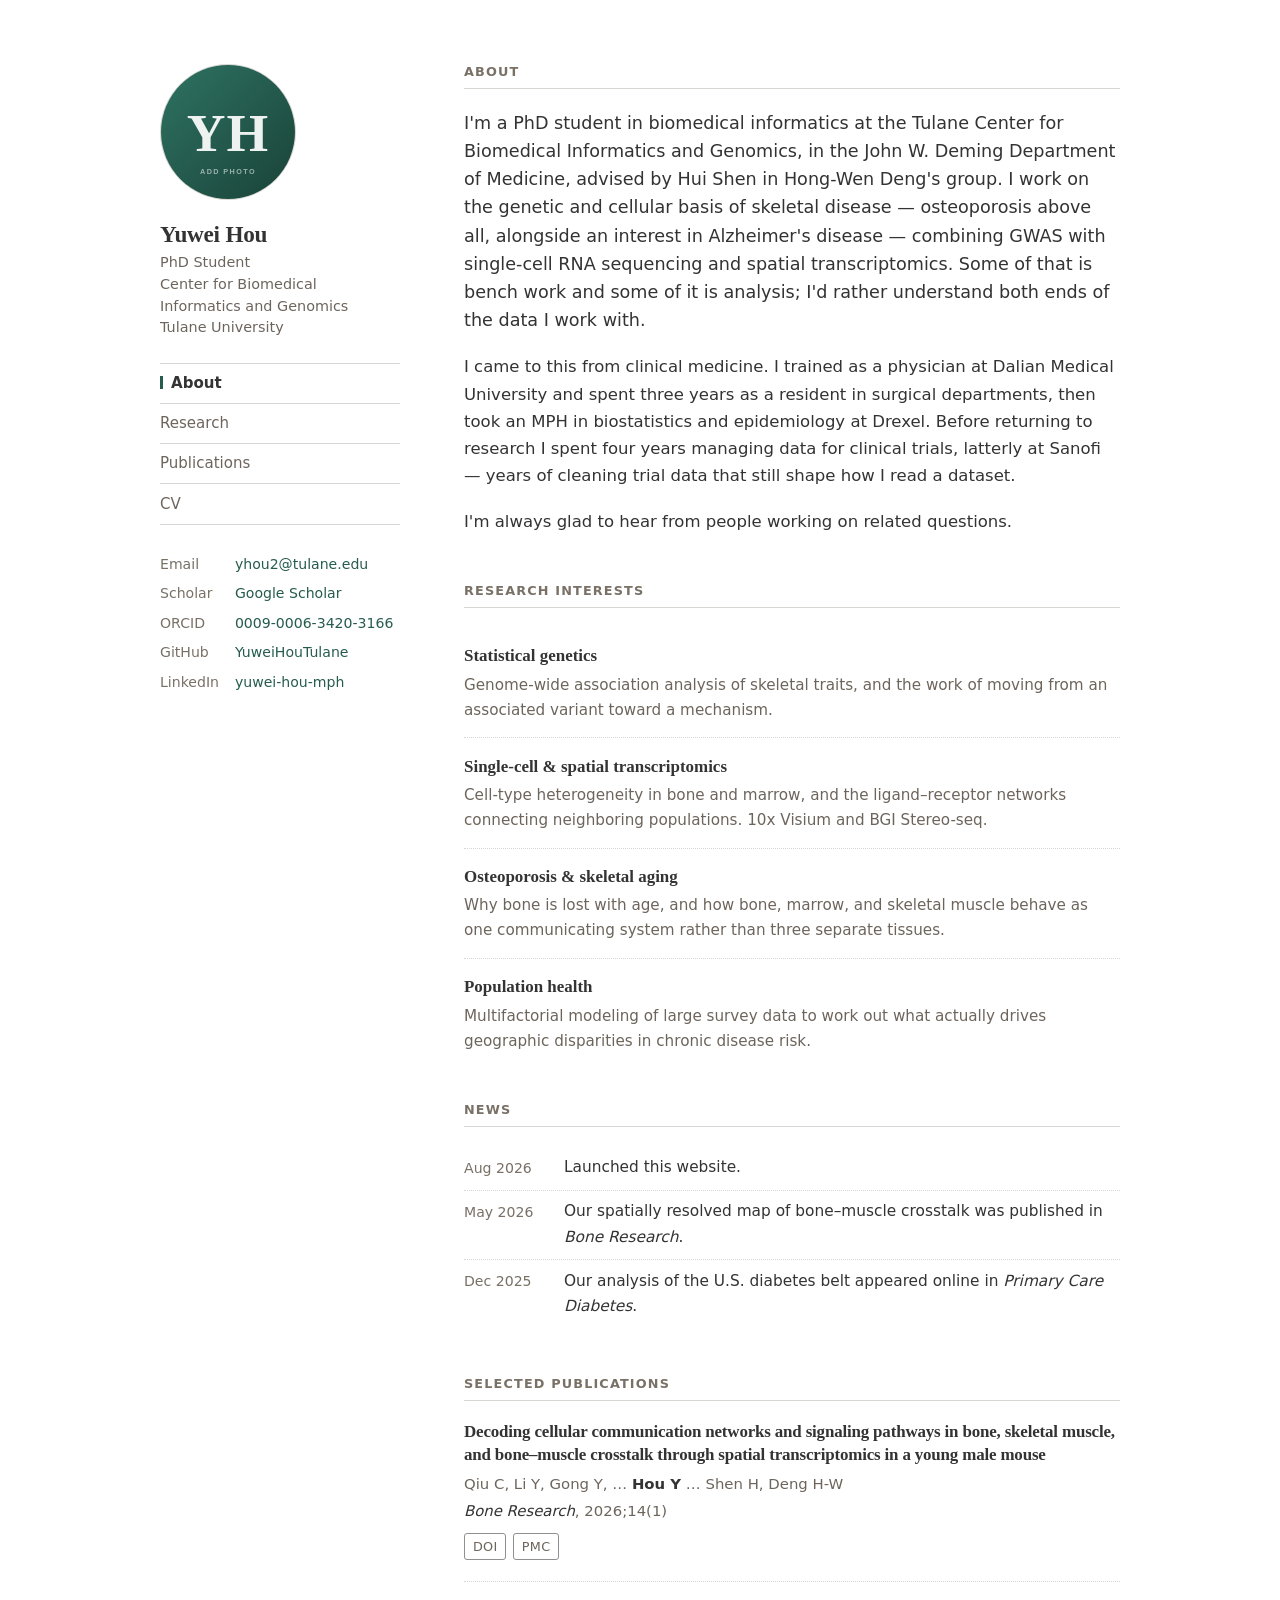
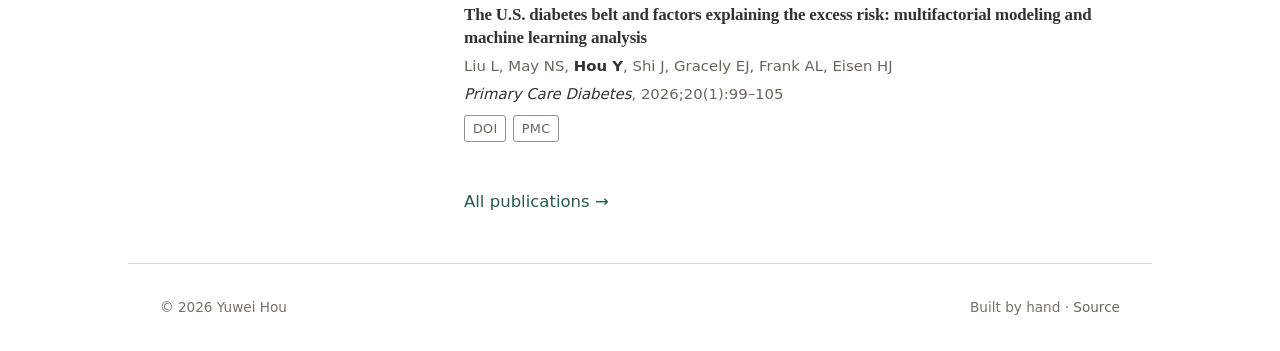
==== commit a398dcc4: "Add Scholar profile, advisor, and the SLEEP conference poster Sidebar now carries the Google Scholar" ====
--- a/index.html
+++ b/index.html
@@ -50,6 +50,7 @@
 
     <ul class="links">
       <li><span class="links__label">Email</span> <a href="mailto:yhou2@tulane.edu">yhou2@tulane.edu</a></li>
+      <li><span class="links__label">Scholar</span> <a href="https://scholar.google.com/citations?user=UCSeZbYAAAAJ">Google Scholar</a></li>
       <li><span class="links__label">ORCID</span> <a href="https://orcid.org/0009-0006-3420-3166">0009-0006-3420-3166</a></li>
       <li><span class="links__label">GitHub</span> <a href="https://github.com/YuweiHouTulane">YuweiHouTulane</a></li>
       <li><span class="links__label">LinkedIn</span> <a href="https://www.linkedin.com/in/yuwei-hou-mph/">yuwei-hou-mph</a></li>
@@ -64,7 +65,8 @@
       <p class="lead">
         I'm a PhD student in biomedical informatics at the Tulane Center for
         Biomedical Informatics and Genomics, in the John W. Deming Department of
-        Medicine. I work on the genetic and cellular basis of skeletal disease
+        Medicine, advised by Hui Shen in Hong-Wen Deng's group. I work on the
+        genetic and cellular basis of skeletal disease
         &mdash; osteoporosis above all, alongside an interest in Alzheimer's
         disease &mdash; combining GWAS with single-cell RNA sequencing and
         spatial transcriptomics. Some of that is bench work and some of it is
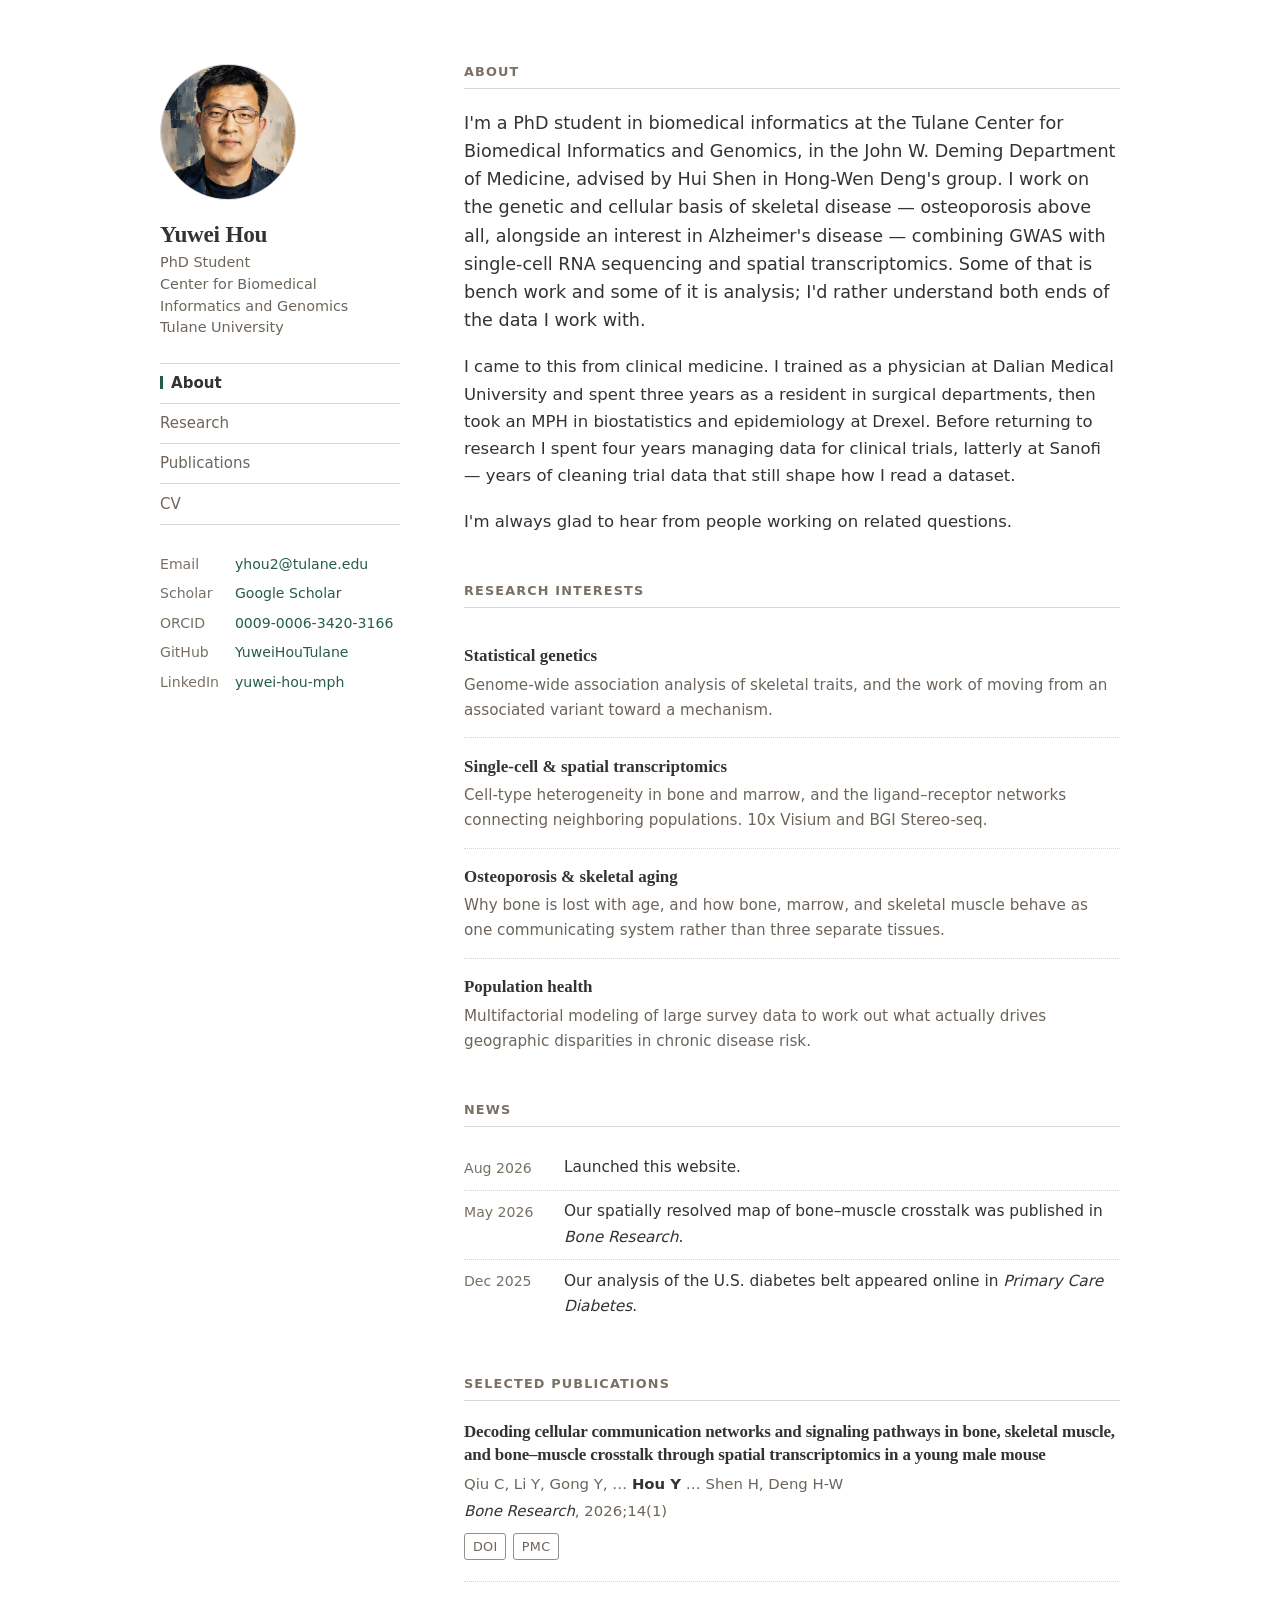
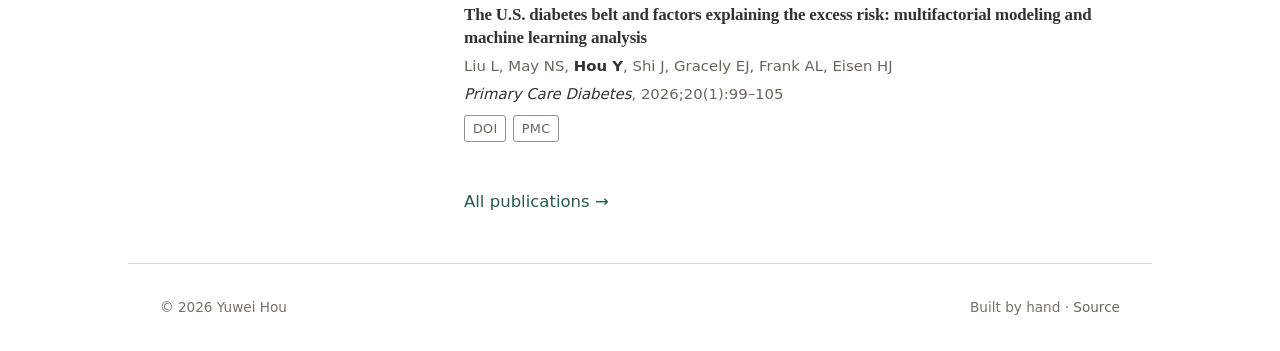
==== commit 603edb40: "Use the profile photo across the site Crop the uploaded portrait to a centred 800x800 square and enc" ====
--- a/index.html
+++ b/index.html
@@ -12,7 +12,7 @@
 <meta property="og:title" content="Yuwei Hou">
 <meta property="og:description" content="Biomedical informatics researcher at Tulane University.">
 <meta property="og:url" content="https://yuweihoutulane.github.io/">
-<meta property="og:image" content="https://yuweihoutulane.github.io/assets/img/profile.svg">
+<meta property="og:image" content="https://yuweihoutulane.github.io/assets/img/profile.jpg">
 <meta name="twitter:card" content="summary">
 
 <link rel="canonical" href="https://yuweihoutulane.github.io/">
@@ -30,7 +30,7 @@
        404.html too. Only the aria-current="page" attribute differs.
        ==================================================================== -->
   <header class="sidebar">
-    <img class="sidebar__photo" src="assets/img/profile.svg" alt="Yuwei Hou" width="136" height="136">
+    <img class="sidebar__photo" src="assets/img/profile.jpg" alt="Yuwei Hou" width="136" height="136">
 
     <h1 class="sidebar__name"><a href="index.html">Yuwei Hou</a></h1>
     <p class="sidebar__role">
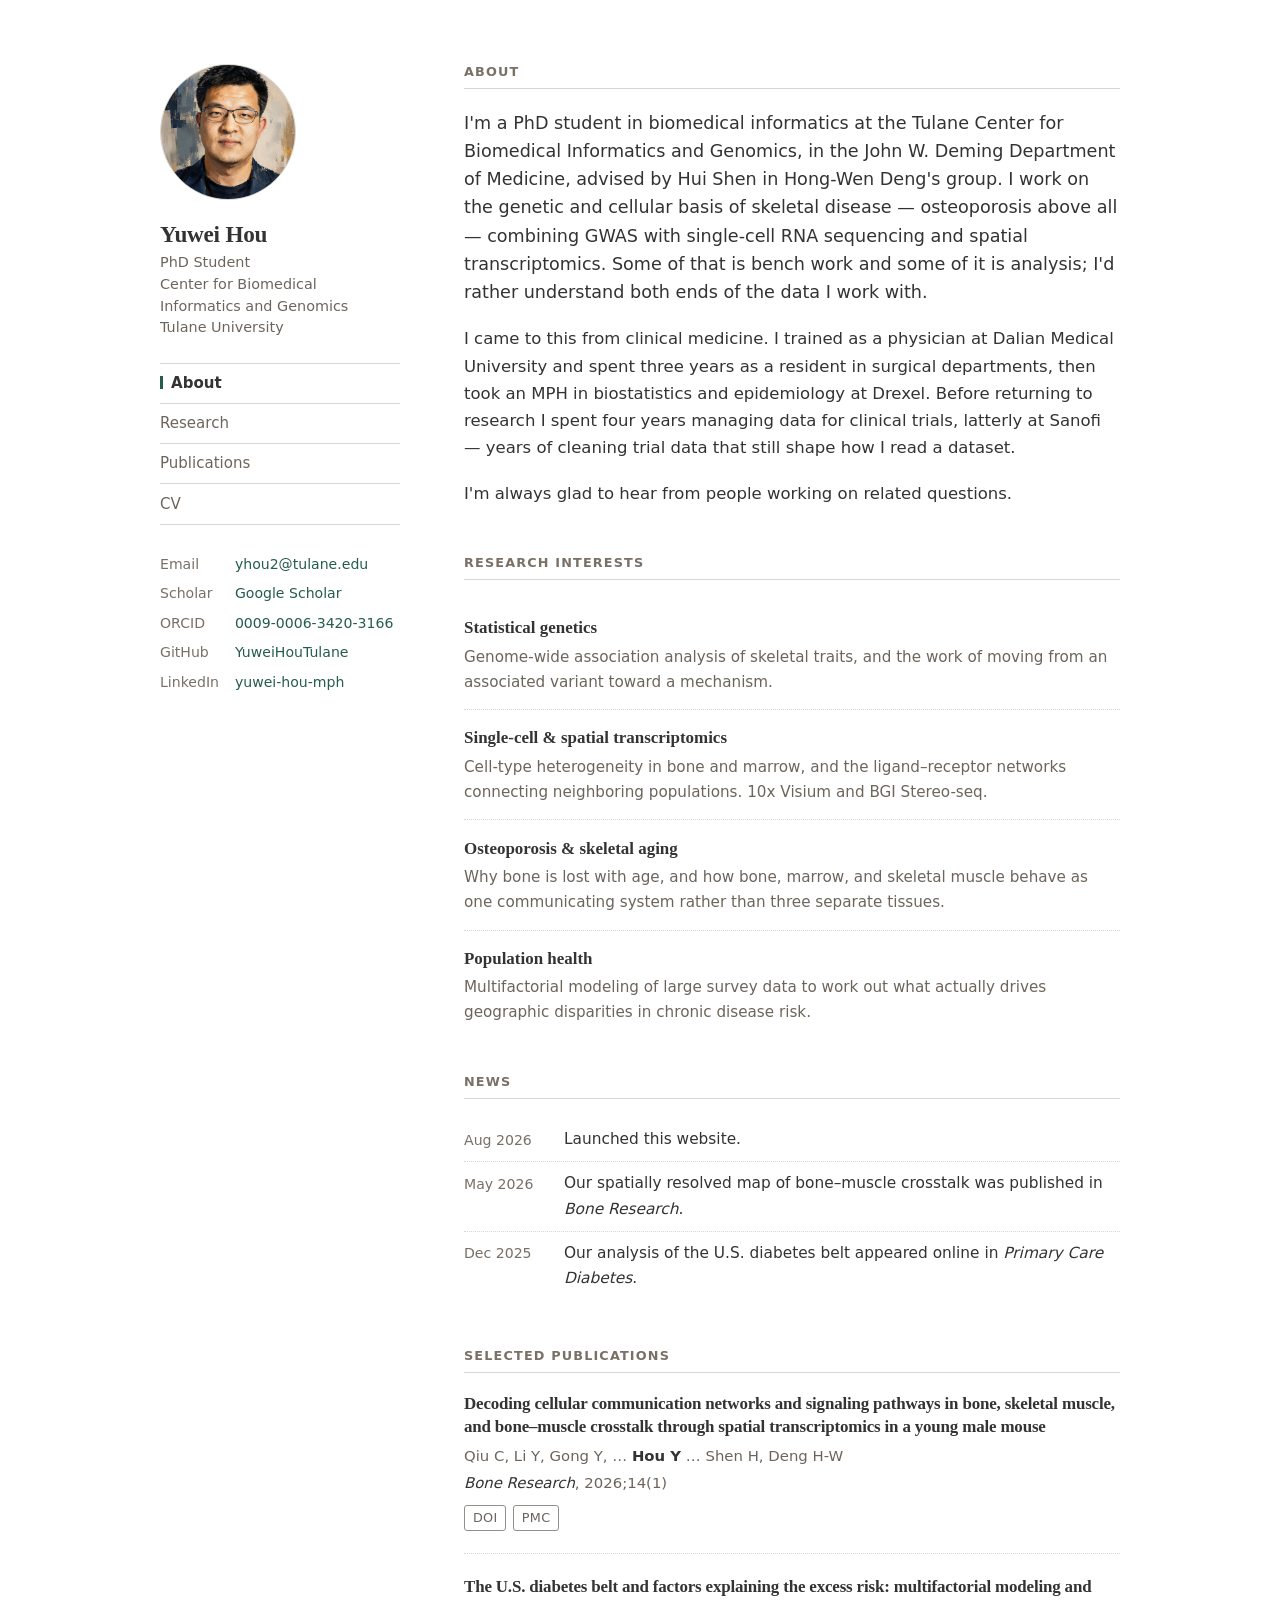
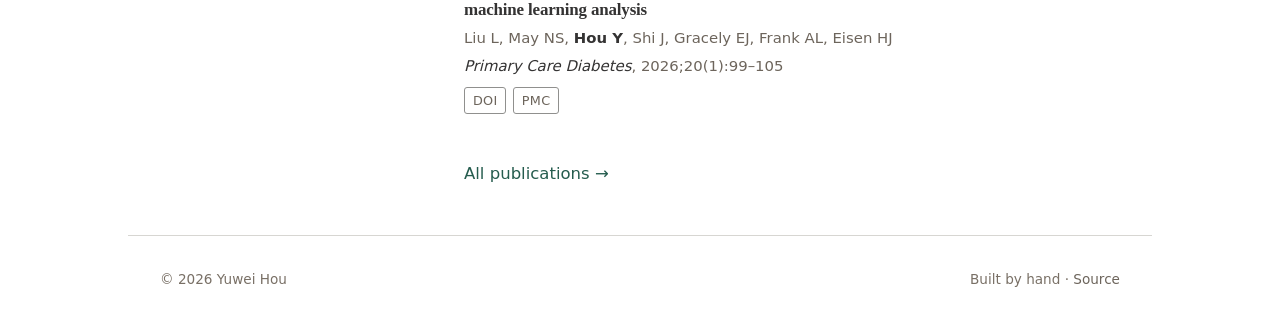
==== commit 063d8daf: "Hide the Current projects section and drop the Alzheimer's mention The project descriptions were inf" ====
--- a/index.html
+++ b/index.html
@@ -66,9 +66,8 @@
         I'm a PhD student in biomedical informatics at the Tulane Center for
         Biomedical Informatics and Genomics, in the John W. Deming Department of
         Medicine, advised by Hui Shen in Hong-Wen Deng's group. I work on the
-        genetic and cellular basis of skeletal disease
-        &mdash; osteoporosis above all, alongside an interest in Alzheimer's
-        disease &mdash; combining GWAS with single-cell RNA sequencing and
+        genetic and cellular basis of skeletal disease &mdash; osteoporosis
+        above all &mdash; combining GWAS with single-cell RNA sequencing and
         spatial transcriptomics. Some of that is bench work and some of it is
         analysis; I'd rather understand both ends of the data I work with.
       </p>
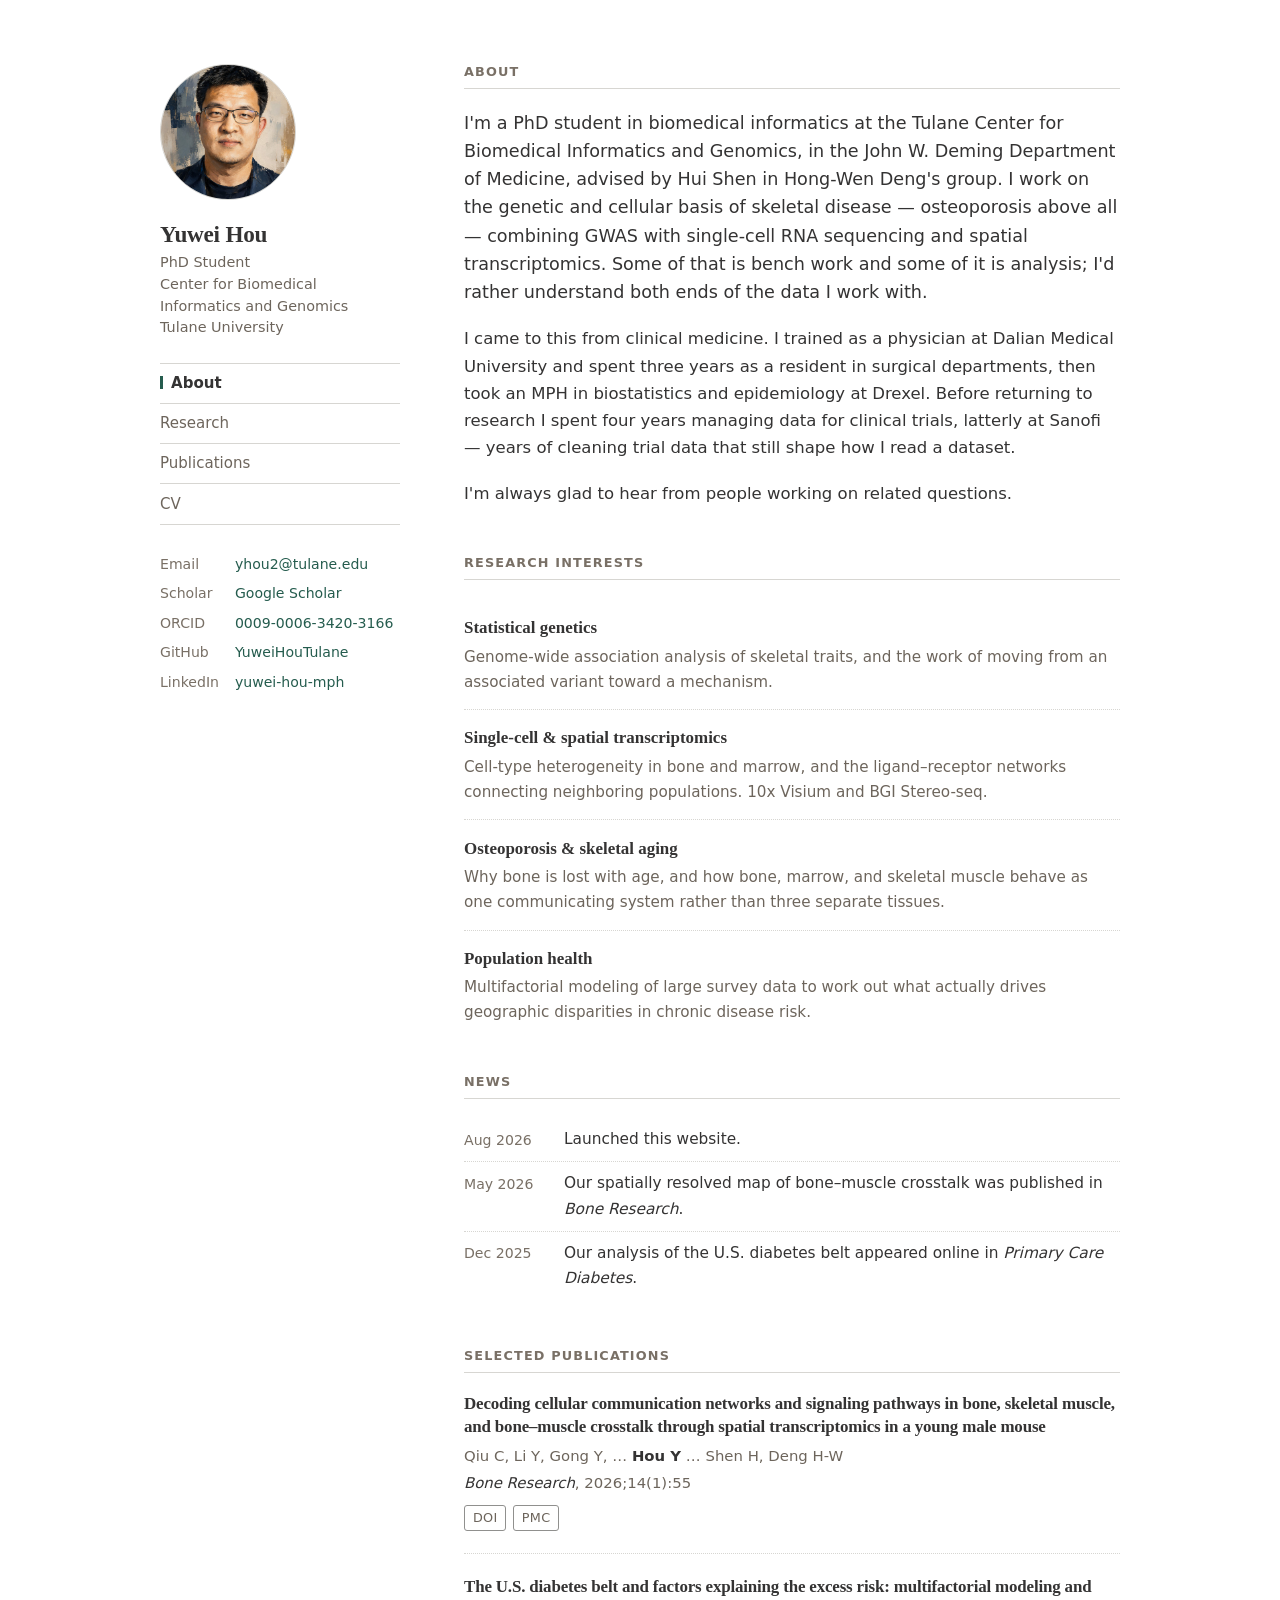
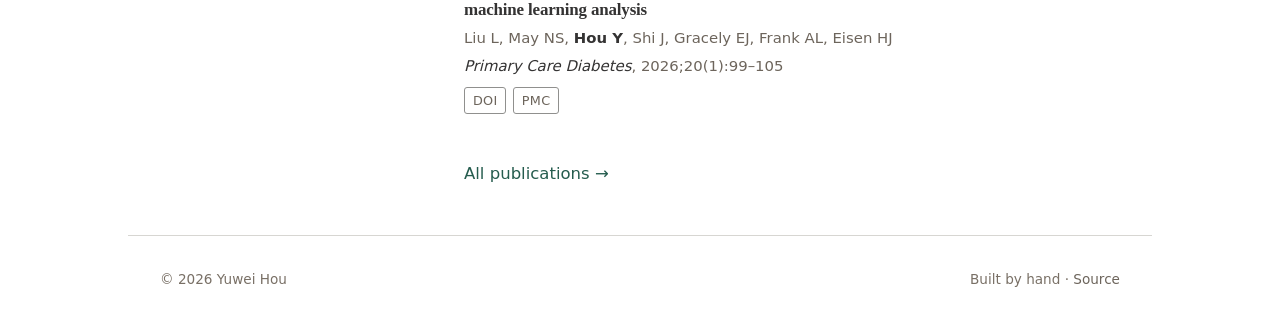
==== commit 169459c5: "Add the article number to the Bone Research citation Bone Research uses article numbers in place of " ====
--- a/index.html
+++ b/index.html
@@ -147,7 +147,7 @@
             Shen H, Deng H-W
           </p>
           <p class="pub__venue">
-            <em>Bone Research</em>, 2026;14(1)
+            <em>Bone Research</em>, 2026;14(1):55
           </p>
           <p class="pub__links">
             <a href="https://doi.org/10.1038/s41413-026-00520-w">DOI</a>
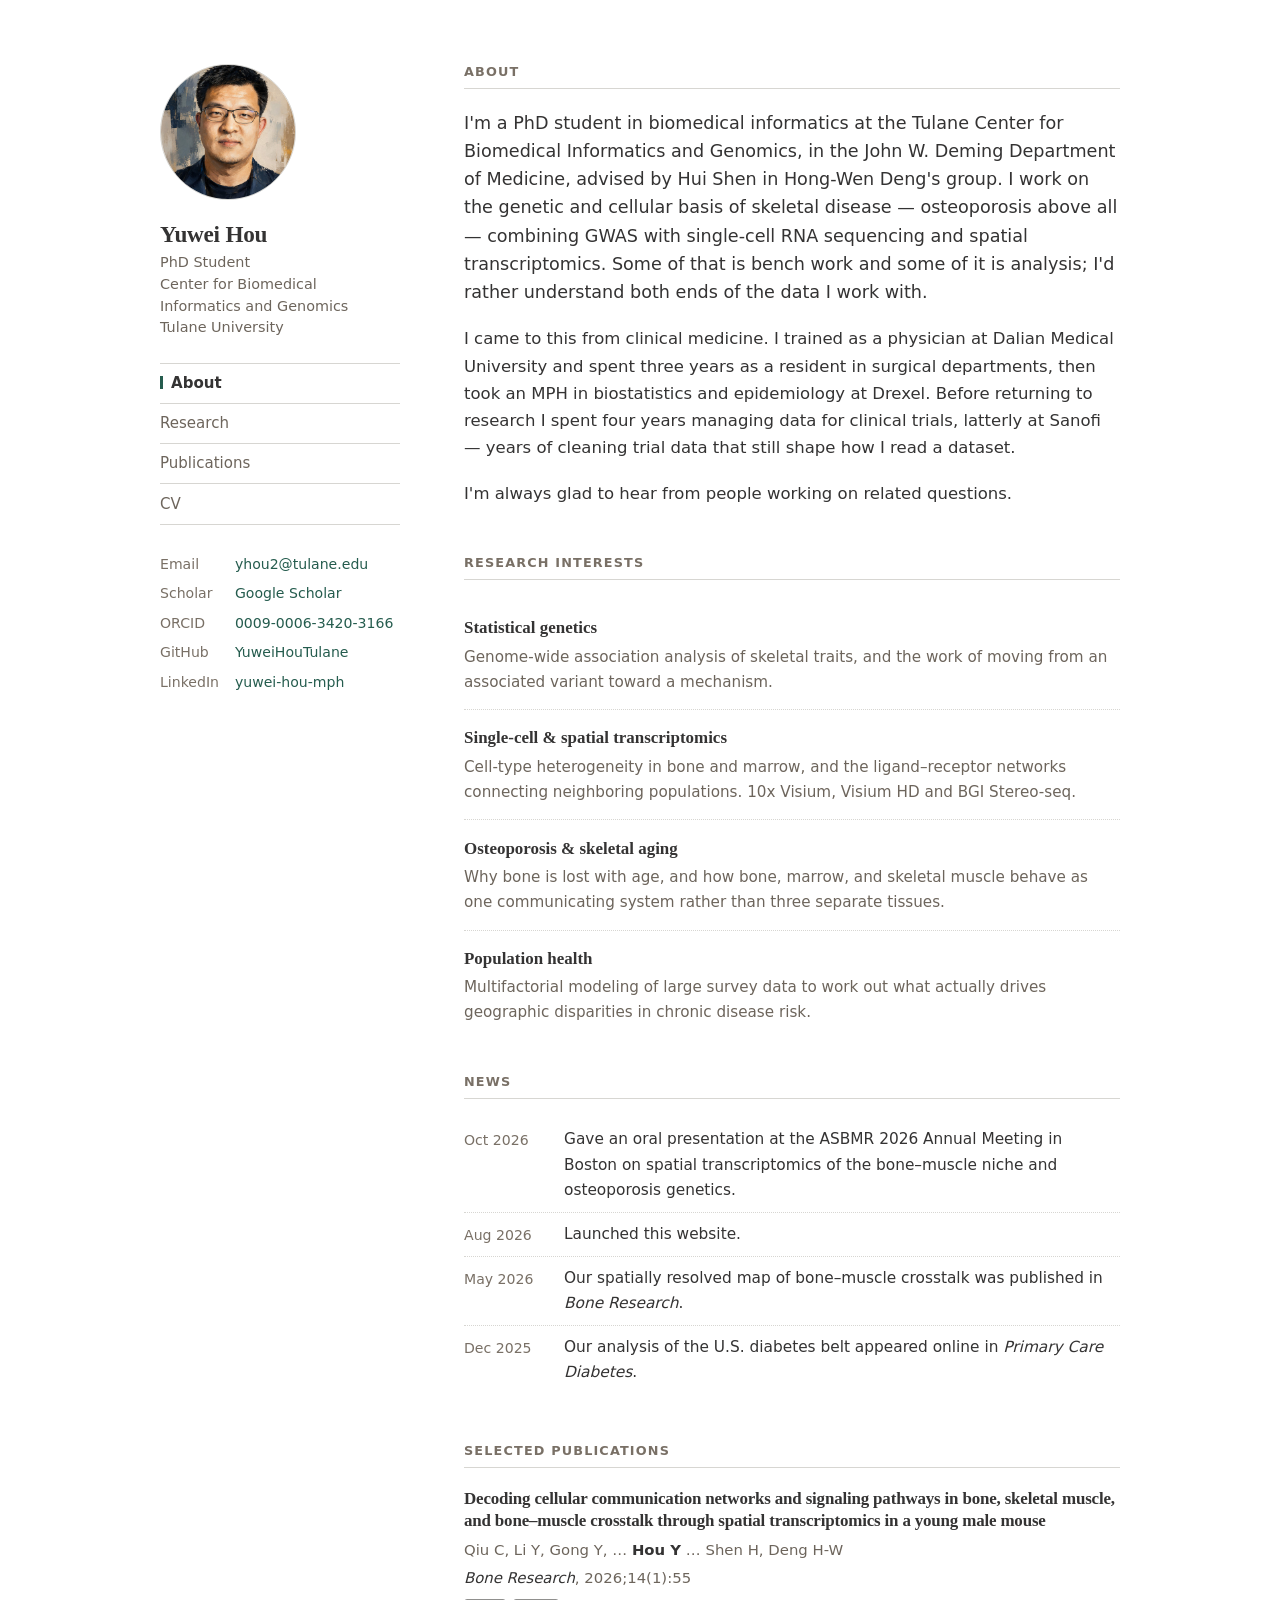
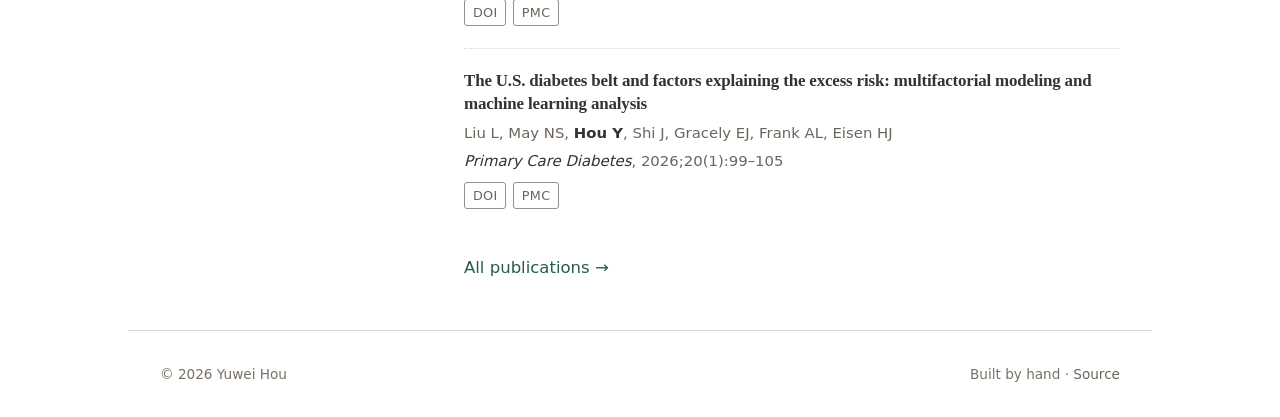
==== commit 9b94f5f0: "Add ASBMR 2026 presentations and restore one research project List the four ASBMR 2026 abstracts on " ====
--- a/index.html
+++ b/index.html
@@ -96,7 +96,7 @@
           <strong>Single-cell &amp; spatial transcriptomics</strong>
           <span>Cell-type heterogeneity in bone and marrow, and the
           ligand&ndash;receptor networks connecting neighboring populations.
-          10x Visium and BGI Stereo-seq.</span>
+          10x Visium, Visium HD and BGI Stereo-seq.</span>
         </li>
         <li>
           <strong>Osteoporosis &amp; skeletal aging</strong>
@@ -116,6 +116,12 @@
       <h2 class="section__title">News</h2>
       <!-- Newest first. Add a new <li> at the top; drop old ones off the bottom. -->
       <ul class="news">
+        <li>
+          <time datetime="2026-10">Oct 2026</time>
+          <span>Gave an oral presentation at the ASBMR 2026 Annual Meeting in
+          Boston on spatial transcriptomics of the bone&ndash;muscle niche and
+          osteoporosis genetics.</span>
+        </li>
         <li>
           <time datetime="2026-08">Aug 2026</time>
           <span>Launched this website.</span>
--- a/assets/css/main.css
+++ b/assets/css/main.css
@@ -473,7 +473,8 @@
   margin: 0 0 0.2rem;
 }
 
-.pub__authors .me {
+.pub__authors .me,
+.cv__where .me {
   color: var(--text);
   font-weight: 600;
 }
